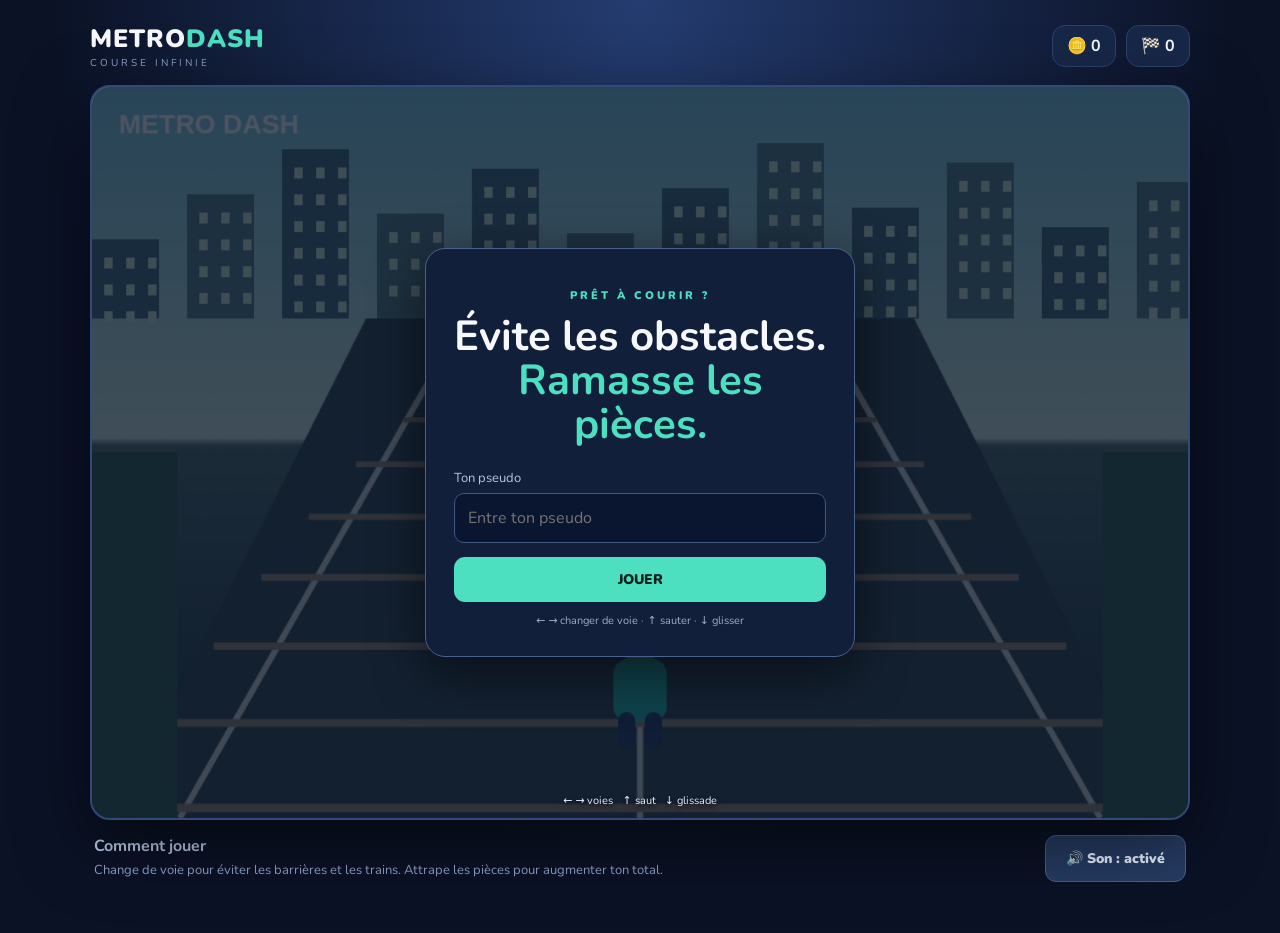
==== index.html @ 52957496 "Rename index (1).html to index.html" ====
<!doctype html>
<html lang="fr">
<head>
  <meta charset="utf-8">
  <meta name="viewport" content="width=device-width, initial-scale=1">
  <meta name="theme-color" content="#101b36">
  <title>Metro Dash — MultiPrime</title>
  <link rel="stylesheet" href="style.css">
</head>
<body>
  <main class="app">
    <header class="topbar">
      <div><span class="logo">METRO<span>DASH</span></span><small>COURSE INFINIE</small></div>
      <div class="stats">
        <div>🪙 <b id="coins">0</b></div>
        <div>🏁 <b id="score">0</b></div>
      </div>
    </header>

    <section class="game-wrap">
      <canvas id="game" width="900" height="600" aria-label="Jeu de course"></canvas>
      <div class="overlay" id="startScreen">
        <div class="panel">
          <p class="eyebrow">PRÊT À COURIR ?</p>
          <h1>Évite les obstacles.<br><span>Ramasse les pièces.</span></h1>
          <label for="nickname">Ton pseudo</label>
          <input id="nickname" maxlength="18" placeholder="Entre ton pseudo" autocomplete="nickname">
          <button id="startBtn">JOUER</button>
          <p class="help">← → changer de voie · ↑ sauter · ↓ glisser</p>
        </div>
      </div>
      <div class="overlay hidden" id="gameOver">
        <div class="panel">
          <p class="eyebrow">FIN DE LA COURSE</p>
          <h1>Bien joué !</h1>
          <p>Score : <b id="finalScore">0</b></p>
          <button id="restartBtn">REJOUER</button>
        </div>
      </div>
      <div class="hud-tip">← → voies &nbsp; ↑ saut &nbsp; ↓ glissade</div>
    </section>

    <section class="below">
      <div><strong>Comment jouer</strong><p>Change de voie pour éviter les barrières et les trains. Attrape les pièces pour augmenter ton total.</p></div>
      <button class="secondary" id="soundBtn">🔊 Son : activé</button>
    </section>
  </main>

  <button class="admin-tab hidden" id="adminTab">⚙ ADMIN</button>
  <aside class="admin-panel hidden" id="adminPanel">
    <div class="admin-head"><div><small>ACCÈS SPÉCIAL</small><h2>👑 MULTIPRIME</h2></div><button id="closeAdmin" aria-label="Fermer">✕</button></div>
    <p class="admin-note">Les pouvoirs sont actifs uniquement pendant ta session.</p>
    <label class="toggle"><span>Invincibilité</span><input type="checkbox" id="godMode"></label>
    <label class="toggle"><span>Pièces illimitées</span><input type="checkbox" id="infiniteCoins"></label>
    <label class="toggle"><span>Aimant à pièces</span><input type="checkbox" id="magnet"></label>
    <label class="toggle"><span>Supprimer les obstacles</span><input type="checkbox" id="noObstacles"></label>
    <label class="range">Vitesse <b id="speedValue">1×</b><input type="range" id="speed" min="1" max="3" step=".25" value="1"></label>
    <button class="secondary full" id="addCoins">+ 10 000 pièces</button>
    <button class="secondary full" id="resetPowers">Réinitialiser les pouvoirs</button>
  </aside>

  <script src="game.js"></script>
</body>
</html>
---- style.css ----
@import url('https://fonts.googleapis.com/css2?family=Nunito:wght@400;700;900&display=swap');
:root{font-family:Nunito,system-ui,sans-serif;color:#f7f9ff;background:#0b1226}
*{box-sizing:border-box}body{margin:0;min-height:100vh;background:radial-gradient(ellipse at 50% 0,#243c70 0,#0b1226 65%)}
.app{width:min(1100px,96vw);margin:0 auto;padding:22px 0 35px}
.topbar{display:flex;justify-content:space-between;align-items:center;margin-bottom:15px}
.logo{font-size:25px;font-weight:900;letter-spacing:1px}.logo span{color:#4ce0c1}.topbar small{display:block;color:#8fa5ce;font-size:10px;letter-spacing:3px}
.stats{display:flex;gap:10px}.stats div{background:#172747;border:1px solid #2c426b;border-radius:13px;padding:9px 14px}
.game-wrap{position:relative;overflow:hidden;border:2px solid #314a78;border-radius:20px;background:#182849;box-shadow:0 22px 70px #0008}
canvas{display:block;width:100%;height:auto;aspect-ratio:3/2}
.overlay{position:absolute;inset:0;display:grid;place-items:center;background:#081226b8;padding:18px}
.hidden{display:none!important}.panel{width:min(430px,100%);padding:28px;background:#111f3b;border:1px solid #49618e;border-radius:20px;text-align:center;box-shadow:0 15px 50px #0008}
.eyebrow{font-size:11px;letter-spacing:3px;color:#4ce0c1;font-weight:900}.panel h1{font-size:clamp(26px,5vw,42px);line-height:1.05;margin:12px 0 22px}.panel h1 span{color:#4ce0c1}
label{display:block;text-align:left;color:#b6c6e4;font-size:13px;margin:12px 0 6px}
input:not([type=checkbox]):not([type=range]){width:100%;padding:13px;border-radius:10px;border:1px solid #40577f;background:#0a1530;color:white;font:inherit}
button{border:0;border-radius:11px;padding:13px 20px;background:#4ce0c1;color:#06221e;font:900 14px Nunito;cursor:pointer}
.panel button{width:100%;margin-top:14px}.help{font-size:11px;color:#9aacca;margin-bottom:0}
.hud-tip{position:absolute;bottom:10px;left:0;right:0;text-align:center;font-size:11px;color:#e7efff;text-shadow:0 2px 5px #000}
.below{display:flex;justify-content:space-between;align-items:center;gap:20px;padding:15px 4px;color:#b9c9e7}.below p{margin:4px 0;font-size:13px;color:#8fa5ce}.secondary{background:#263c63;color:#e9f2ff;border:1px solid #49618e}.admin-tab{position:fixed;right:16px;bottom:16px;background:#f5c451;color:#342300;box-shadow:0 5px 20px #0007;z-index:5}
.admin-panel{position:fixed;z-index:6;right:16px;bottom:70px;width:min(330px,calc(100vw - 32px));padding:18px;background:#111d36;border:1px solid #e0b84c;border-radius:16px;box-shadow:0 15px 55px #000b}
.admin-head{display:flex;justify-content:space-between;align-items:center}.admin-head small{color:#f5c451;letter-spacing:2px}.admin-head h2{margin:3px 0}.admin-head button{padding:6px 10px;background:#293c5d;color:white}.admin-note{font-size:12px;color:#aab9d5}
.toggle{display:flex;justify-content:space-between;align-items:center;padding:9px 0;border-bottom:1px solid #263653;color:#edf3ff}.toggle input{accent-color:#4ce0c1;width:18px;height:18px}
.range{margin:15px 0}.range b{float:right;color:#4ce0c1}.range input{width:100%;accent-color:#4ce0c1;margin-top:10px}.full{width:100%;margin-top:9px}
@media(max-width:600px){.app{width:100%;padding:12px}.game-wrap{border-radius:12px}.below{padding:12px;align-items:flex-start;flex-direction:column}.stats div{padding:7px 9px}.logo{font-size:20px}}
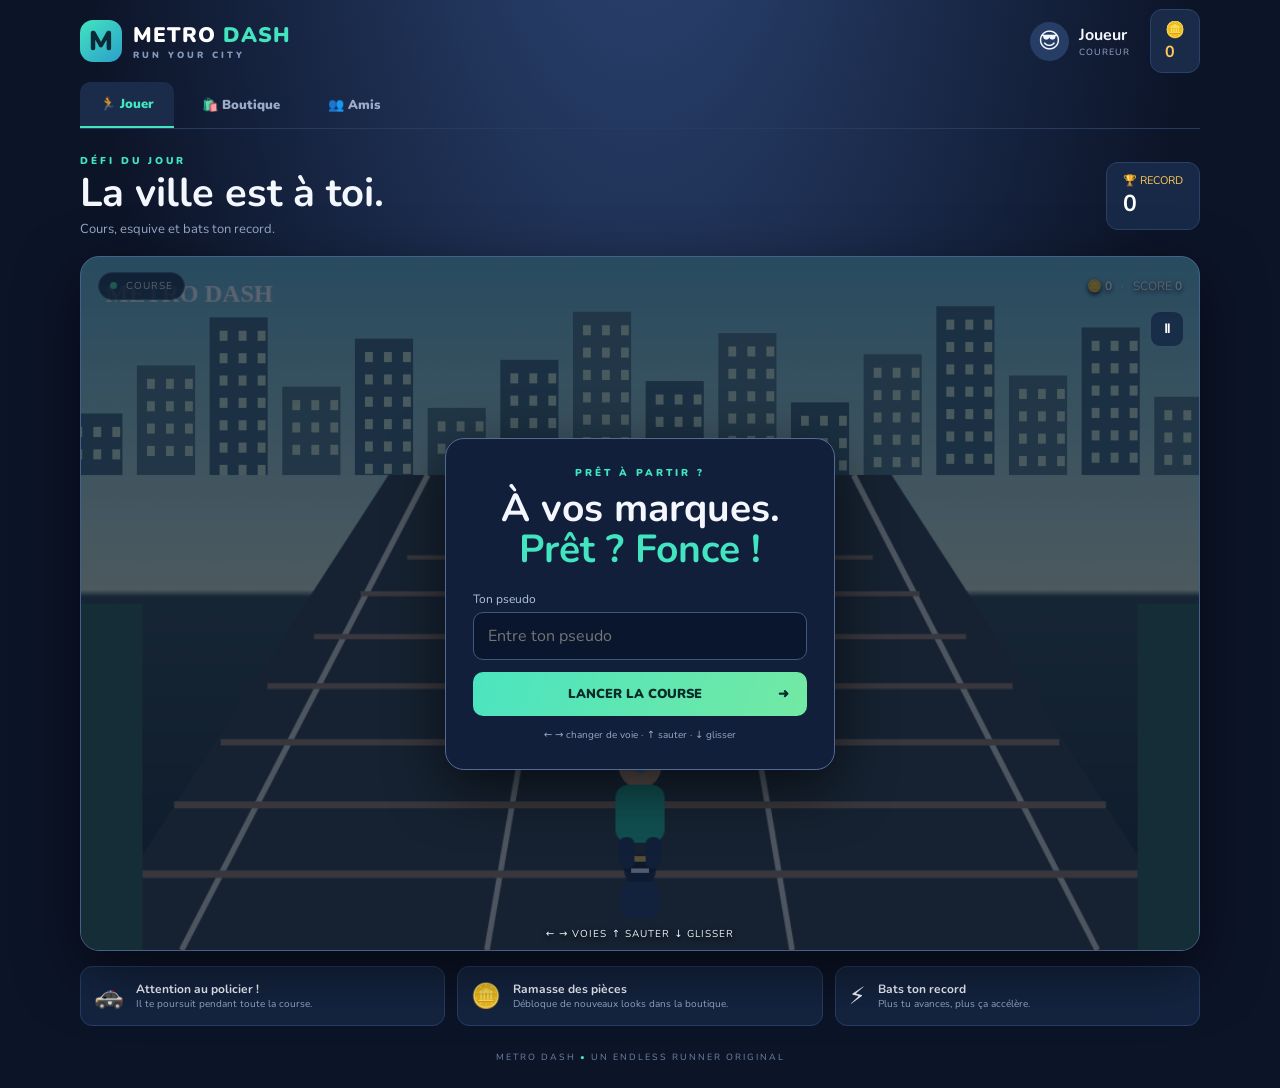
==== commit 01ddbf42: "Rename index (2).html to index.html" ====
--- a/index.html
+++ b/index.html
@@ -2,63 +2,77 @@
 <html lang="fr">
 <head>
   <meta charset="utf-8">
-  <meta name="viewport" content="width=device-width, initial-scale=1">
-  <meta name="theme-color" content="#101b36">
+  <meta name="viewport" content="width=device-width,initial-scale=1">
+  <meta name="theme-color" content="#10172d">
   <title>Metro Dash — MultiPrime</title>
   <link rel="stylesheet" href="style.css">
 </head>
 <body>
-  <main class="app">
-    <header class="topbar">
-      <div><span class="logo">METRO<span>DASH</span></span><small>COURSE INFINIE</small></div>
-      <div class="stats">
-        <div>🪙 <b id="coins">0</b></div>
-        <div>🏁 <b id="score">0</b></div>
-      </div>
+  <div class="page">
+    <header class="header">
+      <a class="brand" href="#" aria-label="Metro Dash"><span class="brand-mark">M</span><span>METRO<span class="mint"> DASH</span><small>RUN YOUR CITY</small></span></a>
+      <div class="profile"><span class="avatar">😎</span><div><b id="profileName">Joueur</b><small>COUREUR</small></div><div class="wallet">🪙 <b id="wallet">0</b></div></div>
     </header>
 
-    <section class="game-wrap">
-      <canvas id="game" width="900" height="600" aria-label="Jeu de course"></canvas>
-      <div class="overlay" id="startScreen">
-        <div class="panel">
-          <p class="eyebrow">PRÊT À COURIR ?</p>
-          <h1>Évite les obstacles.<br><span>Ramasse les pièces.</span></h1>
-          <label for="nickname">Ton pseudo</label>
-          <input id="nickname" maxlength="18" placeholder="Entre ton pseudo" autocomplete="nickname">
-          <button id="startBtn">JOUER</button>
-          <p class="help">← → changer de voie · ↑ sauter · ↓ glisser</p>
+    <nav class="tabs" aria-label="Navigation">
+      <button class="tab active" data-page="play">🏃 Jouer</button>
+      <button class="tab" data-page="shop">🛍️ Boutique</button>
+      <button class="tab" data-page="friends">👥 Amis</button>
+    </nav>
+
+    <main>
+      <section class="page-view active" id="playPage">
+        <div class="hero-line"><div><p class="eyebrow">DÉFI DU JOUR</p><h1>La ville est à toi.</h1><p class="muted">Cours, esquive et bats ton record.</p></div><div class="best-score">🏆 RECORD <b id="bestScore">0</b></div></div>
+        <div class="game-shell">
+          <canvas id="game" width="1000" height="620" aria-label="Jeu de course Metro Dash"></canvas>
+          <div class="game-top"><span class="live-pill"><i></i> COURSE</span><span class="run-stats">🪙 <b id="runCoins">0</b> &nbsp; · &nbsp; SCORE <b id="score">0</b></span></div>
+          <div class="screen" id="startScreen">
+            <div class="modal-card">
+              <p class="eyebrow">PRÊT À PARTIR ?</p><h2>À vos marques.<br><span>Prêt ? Fonce !</span></h2>
+              <label for="nickname">Ton pseudo</label><input id="nickname" maxlength="18" placeholder="Entre ton pseudo">
+              <button class="primary" id="startBtn">LANCER LA COURSE <span>➜</span></button>
+              <p class="fine">← → changer de voie · ↑ sauter · ↓ glisser</p>
+            </div>
+          </div>
+          <div class="screen hidden" id="gameOver">
+            <div class="modal-card"><p class="eyebrow">COURSE TERMINÉE</p><h2>Bien joué !</h2><p>Ton score : <b id="finalScore">0</b></p><button class="primary" id="restartBtn">REJOUER ↻</button></div>
+          </div>
+          <div class="screen hidden" id="pauseScreen"><div class="modal-card"><h2>Pause</h2><button class="primary" id="resumeBtn">REPRENDRE</button></div></div>
+          <button class="pause-btn" id="pauseBtn" title="Pause">Ⅱ</button>
+          <div class="game-controls">← → VOIES <span>↑ SAUTER</span> ↓ GLISSER</div>
         </div>
-      </div>
-      <div class="overlay hidden" id="gameOver">
-        <div class="panel">
-          <p class="eyebrow">FIN DE LA COURSE</p>
-          <h1>Bien joué !</h1>
-          <p>Score : <b id="finalScore">0</b></p>
-          <button id="restartBtn">REJOUER</button>
-        </div>
-      </div>
-      <div class="hud-tip">← → voies &nbsp; ↑ saut &nbsp; ↓ glissade</div>
-    </section>
+        <div class="feature-row"><article><span>🚓</span><div><b>Attention au policier !</b><small>Il te poursuit pendant toute la course.</small></div></article><article><span>🪙</span><div><b>Ramasse des pièces</b><small>Débloque de nouveaux looks dans la boutique.</small></div></article><article><span>⚡</span><div><b>Bats ton record</b><small>Plus tu avances, plus ça accélère.</small></div></article></div>
+      </section>
 
-    <section class="below">
-      <div><strong>Comment jouer</strong><p>Change de voie pour éviter les barrières et les trains. Attrape les pièces pour augmenter ton total.</p></div>
-      <button class="secondary" id="soundBtn">🔊 Son : activé</button>
-    </section>
-  </main>
+      <section class="page-view" id="shopPage">
+        <div class="section-heading"><div><p class="eyebrow">PERSONNALISATION</p><h1>La boutique</h1><p class="muted">Choisis ton style et équipe ton coureur.</p></div><div class="wallet large">🪙 <b id="shopWallet">0</b></div></div>
+        <div class="skin-grid" id="skinGrid"></div>
+      </section>
 
-  <button class="admin-tab hidden" id="adminTab">⚙ ADMIN</button>
+      <section class="page-view" id="friendsPage">
+        <div class="section-heading"><div><p class="eyebrow">TON ÉQUIPE</p><h1>Mes amis</h1><p class="muted">Ajoute des pseudos et garde ta liste sur cet appareil.</p></div><div class="friend-count"><b id="friendCount">0</b><small>AMIS</small></div></div>
+        <form class="add-friend" id="friendForm"><input id="friendName" maxlength="18" placeholder="Pseudo de ton ami" required><button class="primary">＋ Ajouter</button></form>
+        <div class="friend-list" id="friendList"></div>
+        <p class="fine">La liste d'amis est enregistrée dans le navigateur. Pour partager une vraie liste entre plusieurs appareils, il faudra ajouter un serveur et des comptes.</p>
+      </section>
+    </main>
+    <footer>METRO DASH <span>•</span> UN ENDLESS RUNNER ORIGINAL</footer>
+  </div>
+
+  <button class="admin-tab hidden" id="adminTab">👑 ADMIN</button>
   <aside class="admin-panel hidden" id="adminPanel">
-    <div class="admin-head"><div><small>ACCÈS SPÉCIAL</small><h2>👑 MULTIPRIME</h2></div><button id="closeAdmin" aria-label="Fermer">✕</button></div>
-    <p class="admin-note">Les pouvoirs sont actifs uniquement pendant ta session.</p>
-    <label class="toggle"><span>Invincibilité</span><input type="checkbox" id="godMode"></label>
-    <label class="toggle"><span>Pièces illimitées</span><input type="checkbox" id="infiniteCoins"></label>
-    <label class="toggle"><span>Aimant à pièces</span><input type="checkbox" id="magnet"></label>
-    <label class="toggle"><span>Supprimer les obstacles</span><input type="checkbox" id="noObstacles"></label>
-    <label class="range">Vitesse <b id="speedValue">1×</b><input type="range" id="speed" min="1" max="3" step=".25" value="1"></label>
-    <button class="secondary full" id="addCoins">+ 10 000 pièces</button>
-    <button class="secondary full" id="resetPowers">Réinitialiser les pouvoirs</button>
+    <div class="admin-header"><div><small>ACCÈS SPÉCIAL</small><h2>👑 MULTIPRIME</h2></div><button id="closeAdmin" class="close">✕</button></div>
+    <p class="admin-desc">Panneau réservé au pseudo MultiPrime sur cette session.</p>
+    <label class="admin-toggle">Invincibilité <input type="checkbox" id="godMode"></label>
+    <label class="admin-toggle">Pièces illimitées <input type="checkbox" id="infiniteCoins"></label>
+    <label class="admin-toggle">Aimant à pièces <input type="checkbox" id="magnet"></label>
+    <label class="admin-toggle">Aucun obstacle <input type="checkbox" id="noObstacles"></label>
+    <label class="admin-toggle">Vitesse réduite <input type="checkbox" id="slowMode"></label>
+    <label class="admin-toggle">Super saut <input type="checkbox" id="superJump"></label>
+    <label class="admin-toggle">Attirer toutes les pièces <input type="checkbox" id="autoCollect"></label>
+    <label class="admin-range">Multiplicateur de score <b id="multValue">1×</b><input id="multiplier" type="range" min="1" max="10" value="1"></label>
+    <div class="admin-actions"><button id="giveCoins">+ 10 000 pièces</button><button id="unlockAll">Débloquer les skins</button><button id="resetAdmin">Réinitialiser</button></div>
   </aside>
-
   <script src="game.js"></script>
 </body>
 </html>
--- a/style.css
+++ b/style.css
@@ -1,23 +1,4 @@
-@import url('https://fonts.googleapis.com/css2?family=Nunito:wght@400;700;900&display=swap');
-:root{font-family:Nunito,system-ui,sans-serif;color:#f7f9ff;background:#0b1226}
-*{box-sizing:border-box}body{margin:0;min-height:100vh;background:radial-gradient(ellipse at 50% 0,#243c70 0,#0b1226 65%)}
-.app{width:min(1100px,96vw);margin:0 auto;padding:22px 0 35px}
-.topbar{display:flex;justify-content:space-between;align-items:center;margin-bottom:15px}
-.logo{font-size:25px;font-weight:900;letter-spacing:1px}.logo span{color:#4ce0c1}.topbar small{display:block;color:#8fa5ce;font-size:10px;letter-spacing:3px}
-.stats{display:flex;gap:10px}.stats div{background:#172747;border:1px solid #2c426b;border-radius:13px;padding:9px 14px}
-.game-wrap{position:relative;overflow:hidden;border:2px solid #314a78;border-radius:20px;background:#182849;box-shadow:0 22px 70px #0008}
-canvas{display:block;width:100%;height:auto;aspect-ratio:3/2}
-.overlay{position:absolute;inset:0;display:grid;place-items:center;background:#081226b8;padding:18px}
-.hidden{display:none!important}.panel{width:min(430px,100%);padding:28px;background:#111f3b;border:1px solid #49618e;border-radius:20px;text-align:center;box-shadow:0 15px 50px #0008}
-.eyebrow{font-size:11px;letter-spacing:3px;color:#4ce0c1;font-weight:900}.panel h1{font-size:clamp(26px,5vw,42px);line-height:1.05;margin:12px 0 22px}.panel h1 span{color:#4ce0c1}
-label{display:block;text-align:left;color:#b6c6e4;font-size:13px;margin:12px 0 6px}
-input:not([type=checkbox]):not([type=range]){width:100%;padding:13px;border-radius:10px;border:1px solid #40577f;background:#0a1530;color:white;font:inherit}
-button{border:0;border-radius:11px;padding:13px 20px;background:#4ce0c1;color:#06221e;font:900 14px Nunito;cursor:pointer}
-.panel button{width:100%;margin-top:14px}.help{font-size:11px;color:#9aacca;margin-bottom:0}
-.hud-tip{position:absolute;bottom:10px;left:0;right:0;text-align:center;font-size:11px;color:#e7efff;text-shadow:0 2px 5px #000}
-.below{display:flex;justify-content:space-between;align-items:center;gap:20px;padding:15px 4px;color:#b9c9e7}.below p{margin:4px 0;font-size:13px;color:#8fa5ce}.secondary{background:#263c63;color:#e9f2ff;border:1px solid #49618e}.admin-tab{position:fixed;right:16px;bottom:16px;background:#f5c451;color:#342300;box-shadow:0 5px 20px #0007;z-index:5}
-.admin-panel{position:fixed;z-index:6;right:16px;bottom:70px;width:min(330px,calc(100vw - 32px));padding:18px;background:#111d36;border:1px solid #e0b84c;border-radius:16px;box-shadow:0 15px 55px #000b}
-.admin-head{display:flex;justify-content:space-between;align-items:center}.admin-head small{color:#f5c451;letter-spacing:2px}.admin-head h2{margin:3px 0}.admin-head button{padding:6px 10px;background:#293c5d;color:white}.admin-note{font-size:12px;color:#aab9d5}
-.toggle{display:flex;justify-content:space-between;align-items:center;padding:9px 0;border-bottom:1px solid #263653;color:#edf3ff}.toggle input{accent-color:#4ce0c1;width:18px;height:18px}
-.range{margin:15px 0}.range b{float:right;color:#4ce0c1}.range input{width:100%;accent-color:#4ce0c1;margin-top:10px}.full{width:100%;margin-top:9px}
-@media(max-width:600px){.app{width:100%;padding:12px}.game-wrap{border-radius:12px}.below{padding:12px;align-items:flex-start;flex-direction:column}.stats div{padding:7px 9px}.logo{font-size:20px}}
+@import url('https://fonts.googleapis.com/css2?family=Nunito:wght@400;600;700;800;900&display=swap');
+:root{--bg:#0c1428;--panel:#172542;--line:#2b4168;--mint:#42e5c0;--text:#f5f7ff;--muted:#98a9c8;--gold:#ffc857}
+*{box-sizing:border-box}body{margin:0;background:radial-gradient(ellipse at 50% -20%,#2d4777 0,var(--bg) 62%);color:var(--text);font-family:Nunito,system-ui,sans-serif;min-height:100vh}.page{width:min(1120px,94vw);margin:auto}.header{height:82px;display:flex;align-items:center;justify-content:space-between}.brand{display:flex;gap:11px;align-items:center;text-decoration:none;color:white;font-size:21px;font-weight:1000;letter-spacing:1px}.brand-mark{display:grid;place-items:center;width:42px;height:42px;background:linear-gradient(140deg,#42e5c0,#2b9fca);color:#092a36;border-radius:13px;font-size:27px;font-weight:1000}.brand small{display:block;font-size:9px;color:#8298bd;letter-spacing:3px}.mint{color:var(--mint)}.profile{display:flex;align-items:center;gap:10px}.avatar{display:grid;place-items:center;width:39px;height:39px;border-radius:50%;background:#263d65;font-size:22px}.profile b,.profile small{display:block}.profile small{font-size:9px;color:var(--muted);letter-spacing:1px}.wallet{background:#1a2b4a;border:1px solid var(--line);padding:9px 14px;border-radius:12px;color:var(--gold);margin-left:10px}.tabs{display:flex;gap:8px;border-bottom:1px solid #293b5d;margin-bottom:25px}.tab{background:transparent;color:#9aacca;border-radius:10px 10px 0 0;padding:13px 20px}.tab.active{color:var(--mint);background:#1a2c4a;border-bottom:2px solid var(--mint)}button{font:900 13px Nunito;cursor:pointer;border:0}.page-view{display:none}.page-view.active{display:block}.hero-line,.section-heading{display:flex;align-items:center;justify-content:space-between;margin-bottom:18px}.eyebrow{font-size:10px;letter-spacing:3px;color:var(--mint);font-weight:900;margin:0 0 5px}.hero-line h1,.section-heading h1{font-size:clamp(27px,4vw,40px);line-height:1;margin:0}.muted{color:var(--muted);margin:7px 0 0;font-size:13px}.best-score,.friend-count{padding:10px 16px;border:1px solid var(--line);border-radius:12px;background:#182947;color:var(--gold);font-size:11px}.best-score b{display:block;font-size:23px;color:white}.game-shell{position:relative;border:1px solid #45618b;border-radius:19px;overflow:hidden;background:#152b3d;box-shadow:0 20px 60px #0008}canvas{width:100%;height:auto;display:block;aspect-ratio:1000/620}.game-top{position:absolute;top:15px;left:17px;right:17px;display:flex;justify-content:space-between;align-items:center;pointer-events:none}.live-pill{background:#11253bcc;border:1px solid #52738b;padding:6px 11px;border-radius:30px;font-size:10px;letter-spacing:1px}.live-pill i{display:inline-block;width:7px;height:7px;border-radius:50%;background:#4ce0a1;margin-right:5px}.run-stats{font-size:12px;text-shadow:0 2px 5px #000}.screen{position:absolute;inset:0;display:grid;place-items:center;background:#081327a8;padding:16px}.hidden{display:none!important}.modal-card{width:min(390px,100%);padding:27px;background:#111f3b;border:1px solid #536b92;border-radius:19px;text-align:center;box-shadow:0 18px 55px #0009}.modal-card h2{font-size:clamp(27px,5vw,39px);line-height:1.05;margin:9px 0 20px}.modal-card h2 span{color:var(--mint)}.modal-card label{text-align:left;display:block;color:#b4c3dc;font-size:12px;margin:10px 0 5px}.modal-card input,.add-friend input{width:100%;padding:12px 14px;border:1px solid #40577e;border-radius:10px;background:#09162e;color:white;font:inherit;outline:none}.primary{background:linear-gradient(110deg,#4be4c0,#73e9a3);color:#062b29;padding:13px 18px;border-radius:10px}.modal-card .primary{width:100%;margin-top:12px}.primary span{float:right}.fine{font-size:10px;color:#95a8c8;margin:12px 0 0}.pause-btn{position:absolute;right:16px;top:55px;border-radius:9px;background:#142745d9;color:white;padding:8px 13px}.game-controls{position:absolute;bottom:9px;left:0;right:0;text-align:center;font-size:10px;letter-spacing:1px;color:#eaf4ff;text-shadow:0 2px 5px #000}.feature-row{display:grid;grid-template-columns:repeat(3,1fr);gap:12px;margin-top:15px}.feature-row article{display:flex;align-items:center;gap:12px;padding:13px;background:#142440;border:1px solid #273d62;border-radius:12px}.feature-row article>span{font-size:24px}.feature-row b,.feature-row small{display:block}.feature-row b{font-size:12px}.feature-row small{font-size:10px;color:var(--muted)}.wallet.large{font-size:17px}.skin-grid{display:grid;grid-template-columns:repeat(auto-fit,minmax(190px,1fr));gap:14px}.skin-card{background:#172743;border:1px solid var(--line);border-radius:15px;padding:17px;text-align:center}.skin-art{height:110px;display:grid;place-items:center;font-size:67px;background:linear-gradient(145deg,#27476b,#17233f);border-radius:11px;margin-bottom:12px}.skin-card h3{margin:4px}.skin-card p{font-size:12px;color:var(--gold)}.skin-card button{width:100%;padding:10px;border-radius:9px;background:#43dfbd;color:#092a28}.skin-card button:disabled{background:#314461;color:#aabbd4}.friend-count{text-align:center;color:white}.friend-count b{display:block;font-size:22px}.friend-count small{font-size:9px;color:var(--mint);letter-spacing:2px}.add-friend{display:flex;gap:9px;max-width:600px;margin:20px 0}.add-friend .primary{white-space:nowrap}.friend-list{max-width:600px;display:grid;gap:8px}.friend{display:flex;justify-content:space-between;align-items:center;background:#172743;border:1px solid var(--line);border-radius:11px;padding:12px 14px}.friend button{background:#613b50;color:#ffe0e9;padding:7px 10px;border-radius:8px}.admin-tab{position:fixed;right:16px;bottom:16px;background:var(--gold);color:#392800;padding:12px 17px;border-radius:11px;box-shadow:0 7px 25px #0008;z-index:5}.admin-panel{position:fixed;z-index:6;right:16px;bottom:70px;width:min(345px,calc(100vw - 32px));padding:17px;background:#101d35;border:1px solid #e4bd56;border-radius:16px;box-shadow:0 20px 60px #000b;max-height:82vh;overflow:auto}.admin-header{display:flex;justify-content:space-between;align-items:center}.admin-header small{font-size:9px;letter-spacing:2px;color:var(--gold)}.admin-header h2{margin:3px 0}.close{background:#2a3c5c;color:white;border-radius:7px;padding:7px 10px}.admin-desc{font-size:11px;color:var(--muted)}.admin-toggle{display:flex;justify-content:space-between;align-items:center;padding:9px 0;border-bottom:1px solid #2a3b58;font-size:13px}.admin-toggle input{accent-color:var(--mint);width:18px;height:18px}.admin-range{display:block;margin:13px 0;font-size:13px}.admin-range b{float:right;color:var(--mint)}.admin-range input{width:100%;accent-color:var(--mint)}.admin-actions{display:grid;gap:7px}.admin-actions button{padding:10px;border-radius:8px;background:#263d61;color:white}footer{text-align:center;color:#7186a8;font-size:9px;letter-spacing:2px;padding:25px}footer span{color:var(--mint)}
+@media(max-width:650px){.page{width:96vw}.header{height:70px}.profile{gap:6px}.wallet{padding:7px}.tabs{margin-bottom:17px}.tab{padding:11px 13px;font-size:12px}.hero-line h1,.section-heading h1{font-size:28px}.feature-row{grid-template-columns:1fr}.feature-row article{padding:10px}.best-score{font-size:9px}.add-friend{flex-direction:column}.add-friend button{width:100%}.game-shell{border-radius:12px}}
